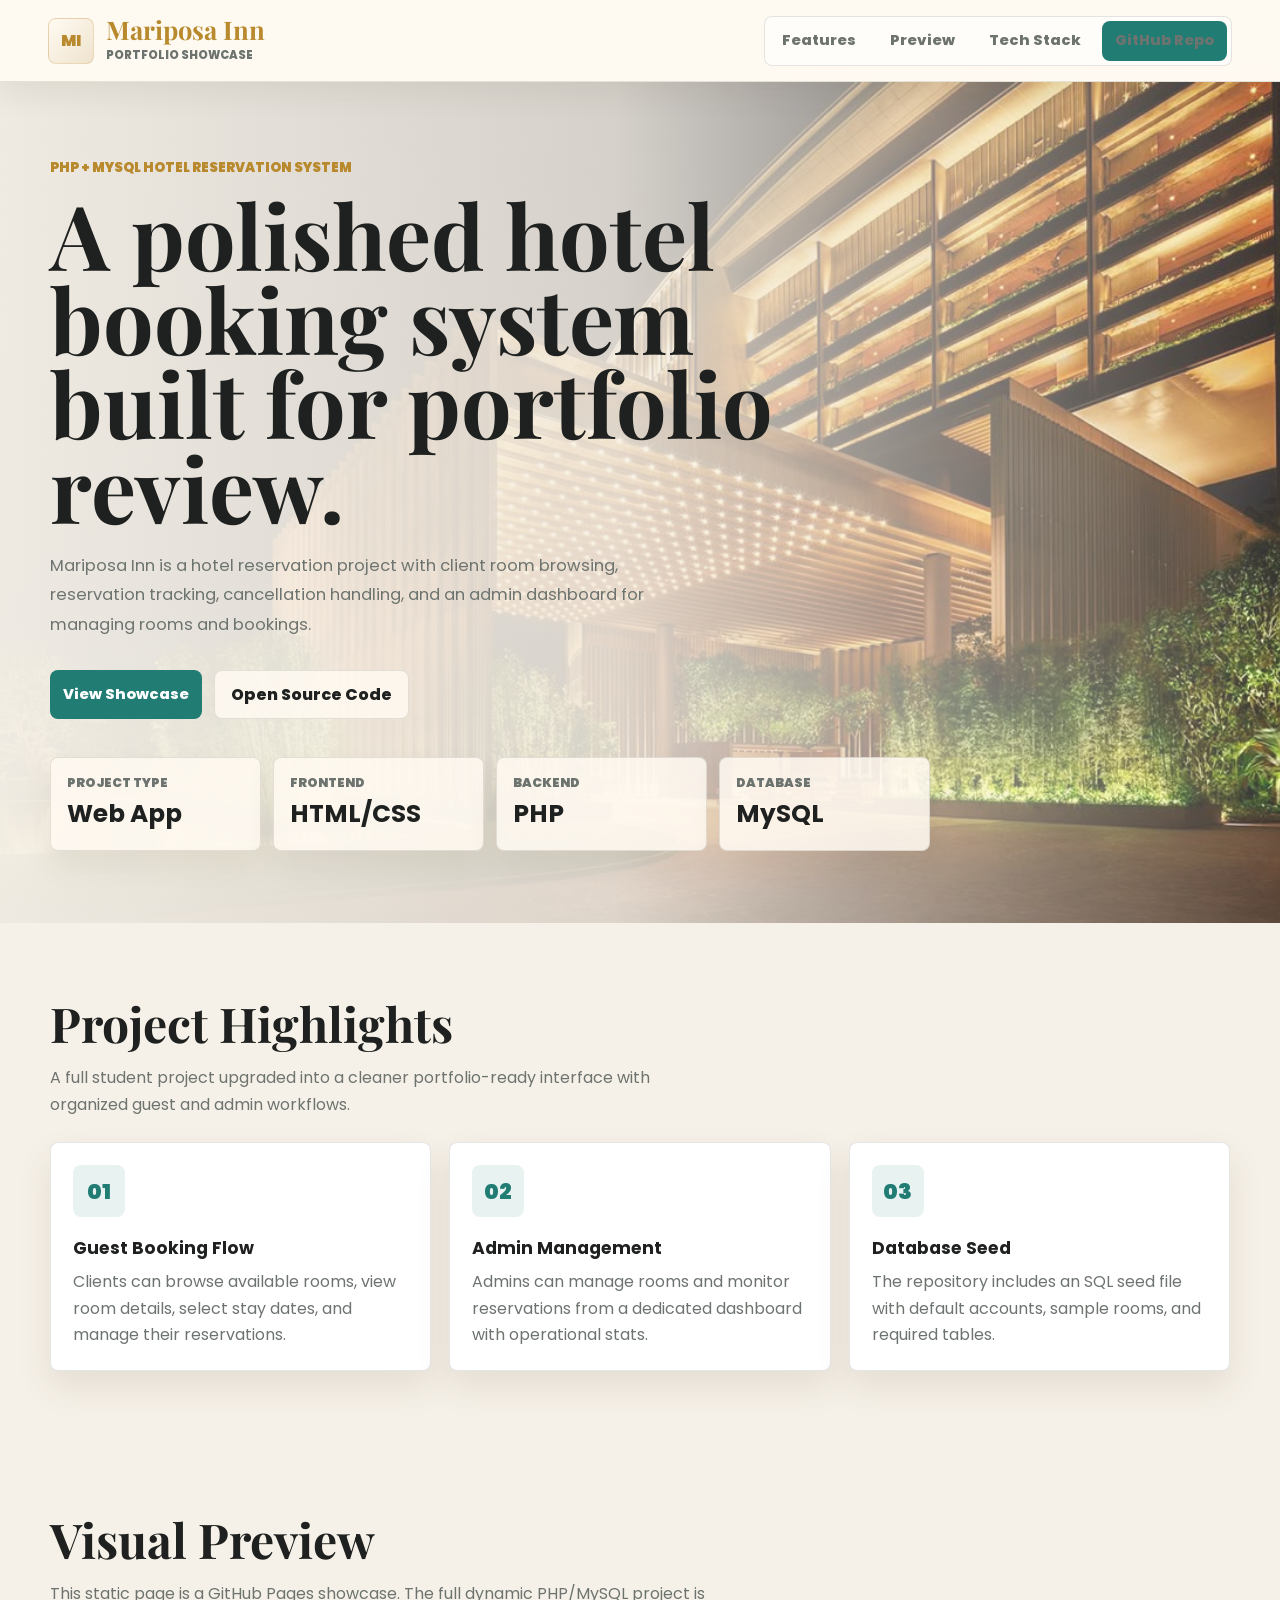
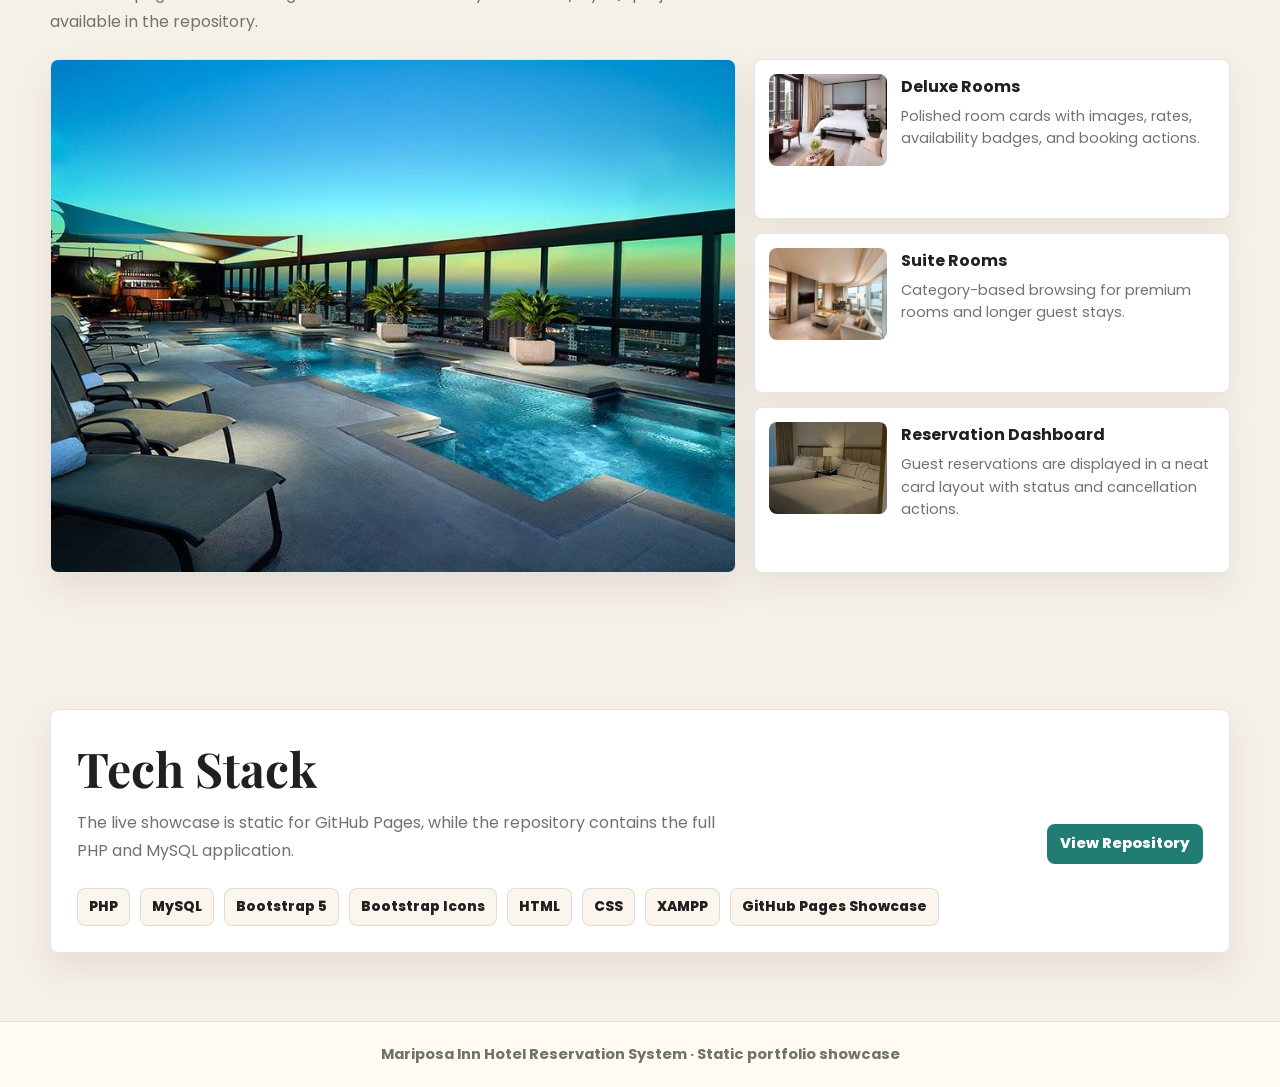
==== docs/index.html @ 0837027e "Add static portfolio showcase" ====
<!DOCTYPE html>
<html lang="en">
<head>
  <meta charset="UTF-8">
  <meta name="viewport" content="width=device-width, initial-scale=1.0">
  <title>Mariposa Inn Hotel Reservation | Portfolio Showcase</title>
  <link rel="preconnect" href="https://fonts.googleapis.com">
  <link rel="preconnect" href="https://fonts.gstatic.com" crossorigin>
  <link href="https://fonts.googleapis.com/css2?family=Playfair+Display:wght@600;700&family=Poppins:wght@400;500;600;700;800&display=swap" rel="stylesheet">
  <style>
    :root {
      --page: #f6f1e8;
      --surface: #fffaf2;
      --white: #ffffff;
      --text: #1e211f;
      --muted: #6d746f;
      --line: rgba(39, 43, 38, 0.12);
      --gold: #b8892d;
      --teal: #217c73;
      --rose: #b94a5a;
    }

    * {
      box-sizing: border-box;
    }

    html {
      scroll-behavior: smooth;
    }

    body {
      margin: 0;
      background: var(--page);
      color: var(--text);
      font-family: "Poppins", Arial, sans-serif;
    }

    img {
      display: block;
      max-width: 100%;
    }

    a {
      color: inherit;
    }

    .nav {
      position: sticky;
      top: 0;
      z-index: 20;
      display: flex;
      align-items: center;
      justify-content: space-between;
      gap: 24px;
      min-height: 82px;
      padding: 12px clamp(18px, 4vw, 48px);
      border-bottom: 1px solid var(--line);
      background: rgba(255, 250, 242, 0.94);
      box-shadow: 0 12px 30px rgba(68, 52, 27, 0.08);
      backdrop-filter: blur(18px);
    }

    .brand {
      display: inline-flex;
      align-items: center;
      gap: 12px;
      text-decoration: none;
    }

    .brand-mark {
      width: 46px;
      height: 46px;
      display: grid;
      place-items: center;
      border: 1px solid rgba(184, 137, 45, 0.26);
      border-radius: 8px;
      color: var(--gold);
      background: linear-gradient(135deg, #fffaf2, #efe3ce);
      font-weight: 900;
    }

    .brand-title {
      display: block;
      color: var(--gold);
      font-family: "Playfair Display", serif;
      font-size: clamp(1.28rem, 2vw, 1.65rem);
      font-weight: 700;
      line-height: 1;
    }

    .brand-subtitle {
      display: block;
      margin-top: 4px;
      color: var(--muted);
      font-size: 0.72rem;
      font-weight: 800;
      text-transform: uppercase;
    }

    .nav-links {
      display: flex;
      align-items: center;
      gap: 8px;
      padding: 4px;
      border: 1px solid var(--line);
      border-radius: 8px;
      background: rgba(255, 255, 255, 0.55);
    }

    .nav-links a,
    .cta {
      display: inline-flex;
      align-items: center;
      justify-content: center;
      min-height: 40px;
      padding: 8px 13px;
      border-radius: 8px;
      font-size: 0.92rem;
      font-weight: 800;
      text-decoration: none;
      transition: 0.2s ease;
    }

    .nav-links a {
      color: var(--muted);
    }

    .nav-links a:hover {
      color: var(--text);
      background: rgba(184, 137, 45, 0.12);
    }

    .cta {
      color: #fff;
      background: var(--teal);
    }

    .cta:hover {
      filter: brightness(1.06);
      transform: translateY(-1px);
    }

    .hero {
      min-height: calc(100vh - 82px);
      display: flex;
      align-items: center;
      background:
        linear-gradient(90deg, rgba(246, 241, 232, 0.97) 0%, rgba(246, 241, 232, 0.86) 48%, rgba(246, 241, 232, 0.2) 100%),
        url("assets/labas.jpg") center/cover;
    }

    .hero-inner,
    .section {
      width: min(1180px, calc(100% - 36px));
      margin: 0 auto;
    }

    .hero-inner {
      padding: 72px 0;
    }

    .eyebrow {
      display: inline-flex;
      align-items: center;
      gap: 8px;
      margin-bottom: 14px;
      color: var(--gold);
      font-size: 0.82rem;
      font-weight: 900;
      text-transform: uppercase;
    }

    h1,
    h2 {
      font-family: "Playfair Display", serif;
      letter-spacing: 0;
    }

    h1 {
      max-width: 820px;
      margin: 0;
      font-size: clamp(2.8rem, 7vw, 6.2rem);
      line-height: 0.94;
    }

    .hero p {
      max-width: 660px;
      margin: 22px 0 0;
      color: var(--muted);
      font-size: 1.03rem;
      line-height: 1.8;
    }

    .hero-actions {
      display: flex;
      flex-wrap: wrap;
      gap: 12px;
      margin-top: 30px;
    }

    .secondary {
      display: inline-flex;
      align-items: center;
      justify-content: center;
      min-height: 46px;
      padding: 11px 16px;
      border: 1px solid var(--line);
      border-radius: 8px;
      color: var(--text);
      background: rgba(255, 250, 242, 0.86);
      font-weight: 800;
      text-decoration: none;
    }

    .stats {
      display: grid;
      grid-template-columns: repeat(4, minmax(140px, 1fr));
      gap: 12px;
      width: min(880px, 100%);
      margin-top: 38px;
    }

    .stat {
      min-height: 94px;
      padding: 16px;
      border: 1px solid var(--line);
      border-radius: 8px;
      background: rgba(255, 250, 242, 0.86);
      box-shadow: 0 14px 30px rgba(68, 52, 27, 0.08);
    }

    .stat span {
      display: block;
      color: var(--muted);
      font-size: 0.78rem;
      font-weight: 900;
      text-transform: uppercase;
    }

    .stat strong {
      display: block;
      margin-top: 8px;
      font-size: 1.55rem;
      line-height: 1.1;
    }

    .section {
      padding: 68px 0;
    }

    .section-head {
      display: flex;
      align-items: flex-end;
      justify-content: space-between;
      gap: 22px;
      margin-bottom: 24px;
    }

    .section-head h2 {
      margin: 0;
      font-size: clamp(1.9rem, 4vw, 3rem);
    }

    .section-head p {
      max-width: 660px;
      margin: 9px 0 0;
      color: var(--muted);
      line-height: 1.7;
    }

    .feature-grid {
      display: grid;
      grid-template-columns: repeat(3, minmax(0, 1fr));
      gap: 18px;
    }

    .card,
    .screenshot-panel,
    .tech-panel {
      border: 1px solid var(--line);
      border-radius: 8px;
      background: var(--white);
      box-shadow: 0 16px 34px rgba(68, 52, 27, 0.1);
      overflow: hidden;
    }

    .card {
      padding: 22px;
    }

    .card-icon {
      width: 52px;
      height: 52px;
      display: grid;
      place-items: center;
      border-radius: 8px;
      color: var(--teal);
      background: rgba(33, 124, 115, 0.1);
      font-size: 1.35rem;
      font-weight: 900;
    }

    .card h3 {
      margin: 18px 0 8px;
      font-size: 1.08rem;
    }

    .card p {
      margin: 0;
      color: var(--muted);
      line-height: 1.65;
    }

    .showcase-grid {
      display: grid;
      grid-template-columns: 1.18fr 0.82fr;
      gap: 18px;
    }

    .screenshot-panel img {
      width: 100%;
      height: 100%;
      min-height: 430px;
      object-fit: cover;
    }

    .room-list {
      display: grid;
      gap: 14px;
    }

    .room {
      display: grid;
      grid-template-columns: 118px minmax(0, 1fr);
      gap: 14px;
      padding: 14px;
      border: 1px solid var(--line);
      border-radius: 8px;
      background: var(--white);
      box-shadow: 0 14px 30px rgba(68, 52, 27, 0.08);
    }

    .room img {
      width: 118px;
      height: 92px;
      border-radius: 8px;
      object-fit: cover;
    }

    .room h3 {
      margin: 0;
      font-size: 1rem;
    }

    .room p {
      margin: 6px 0 0;
      color: var(--muted);
      font-size: 0.9rem;
      line-height: 1.55;
    }

    .tag-list {
      display: flex;
      flex-wrap: wrap;
      gap: 10px;
      margin-top: 18px;
    }

    .tag {
      padding: 8px 11px;
      border: 1px solid var(--line);
      border-radius: 8px;
      color: var(--text);
      background: rgba(184, 137, 45, 0.08);
      font-size: 0.86rem;
      font-weight: 800;
    }

    .tech-panel {
      padding: 26px;
    }

    .footer {
      border-top: 1px solid var(--line);
      background: var(--surface);
      color: var(--muted);
      padding: 22px 18px;
      text-align: center;
      font-size: 0.92rem;
      font-weight: 700;
    }

    @media (max-width: 940px) {
      .stats,
      .feature-grid,
      .showcase-grid {
        grid-template-columns: repeat(2, minmax(0, 1fr));
      }

      .screenshot-panel {
        grid-column: 1 / -1;
      }
    }

    @media (max-width: 720px) {
      .nav,
      .nav-links,
      .section-head {
        align-items: stretch;
        flex-direction: column;
      }

      .nav-links,
      .nav-links a,
      .cta,
      .secondary {
        width: 100%;
      }

      .stats,
      .feature-grid,
      .showcase-grid {
        grid-template-columns: 1fr;
      }

      .room {
        grid-template-columns: 1fr;
      }

      .room img {
        width: 100%;
        height: 190px;
      }
    }
  </style>
</head>
<body>
  <header class="nav">
    <a href="#" class="brand" aria-label="Mariposa Inn showcase home">
      <span class="brand-mark">MI</span>
      <span>
        <span class="brand-title">Mariposa Inn</span>
        <span class="brand-subtitle">Portfolio Showcase</span>
      </span>
    </a>
    <nav class="nav-links">
      <a href="#features">Features</a>
      <a href="#preview">Preview</a>
      <a href="#stack">Tech Stack</a>
      <a href="https://github.com/santuajayvee-bot/Hotel-Reservation" class="cta">GitHub Repo</a>
    </nav>
  </header>

  <section class="hero">
    <div class="hero-inner">
      <div class="eyebrow">PHP + MySQL Hotel Reservation System</div>
      <h1>A polished hotel booking system built for portfolio review.</h1>
      <p>Mariposa Inn is a hotel reservation project with client room browsing, reservation tracking, cancellation handling, and an admin dashboard for managing rooms and bookings.</p>
      <div class="hero-actions">
        <a href="#preview" class="cta">View Showcase</a>
        <a href="https://github.com/santuajayvee-bot/Hotel-Reservation" class="secondary">Open Source Code</a>
      </div>
      <div class="stats">
        <div class="stat">
          <span>Project Type</span>
          <strong>Web App</strong>
        </div>
        <div class="stat">
          <span>Frontend</span>
          <strong>HTML/CSS</strong>
        </div>
        <div class="stat">
          <span>Backend</span>
          <strong>PHP</strong>
        </div>
        <div class="stat">
          <span>Database</span>
          <strong>MySQL</strong>
        </div>
      </div>
    </div>
  </section>

  <main>
    <section class="section" id="features">
      <div class="section-head">
        <div>
          <h2>Project Highlights</h2>
          <p>A full student project upgraded into a cleaner portfolio-ready interface with organized guest and admin workflows.</p>
        </div>
      </div>

      <div class="feature-grid">
        <article class="card">
          <div class="card-icon">01</div>
          <h3>Guest Booking Flow</h3>
          <p>Clients can browse available rooms, view room details, select stay dates, and manage their reservations.</p>
        </article>
        <article class="card">
          <div class="card-icon">02</div>
          <h3>Admin Management</h3>
          <p>Admins can manage rooms and monitor reservations from a dedicated dashboard with operational stats.</p>
        </article>
        <article class="card">
          <div class="card-icon">03</div>
          <h3>Database Seed</h3>
          <p>The repository includes an SQL seed file with default accounts, sample rooms, and required tables.</p>
        </article>
      </div>
    </section>

    <section class="section" id="preview">
      <div class="section-head">
        <div>
          <h2>Visual Preview</h2>
          <p>This static page is a GitHub Pages showcase. The full dynamic PHP/MySQL project is available in the repository.</p>
        </div>
      </div>

      <div class="showcase-grid">
        <div class="screenshot-panel">
          <img src="assets/home.jpg" alt="Mariposa Inn interior preview">
        </div>
        <div class="room-list">
          <article class="room">
            <img src="assets/deluxe.jpg" alt="Deluxe room">
            <div>
              <h3>Deluxe Rooms</h3>
              <p>Polished room cards with images, rates, availability badges, and booking actions.</p>
            </div>
          </article>
          <article class="room">
            <img src="assets/suite.jpg" alt="Suite room">
            <div>
              <h3>Suite Rooms</h3>
              <p>Category-based browsing for premium rooms and longer guest stays.</p>
            </div>
          </article>
          <article class="room">
            <img src="assets/family.jpg" alt="Family room">
            <div>
              <h3>Reservation Dashboard</h3>
              <p>Guest reservations are displayed in a neat card layout with status and cancellation actions.</p>
            </div>
          </article>
        </div>
      </div>
    </section>

    <section class="section" id="stack">
      <div class="tech-panel">
        <div class="section-head">
          <div>
            <h2>Tech Stack</h2>
            <p>The live showcase is static for GitHub Pages, while the repository contains the full PHP and MySQL application.</p>
          </div>
          <a href="https://github.com/santuajayvee-bot/Hotel-Reservation" class="cta">View Repository</a>
        </div>

        <div class="tag-list">
          <span class="tag">PHP</span>
          <span class="tag">MySQL</span>
          <span class="tag">Bootstrap 5</span>
          <span class="tag">Bootstrap Icons</span>
          <span class="tag">HTML</span>
          <span class="tag">CSS</span>
          <span class="tag">XAMPP</span>
          <span class="tag">GitHub Pages Showcase</span>
        </div>
      </div>
    </section>
  </main>

  <footer class="footer">
    Mariposa Inn Hotel Reservation System · Static portfolio showcase
  </footer>
</body>
</html>
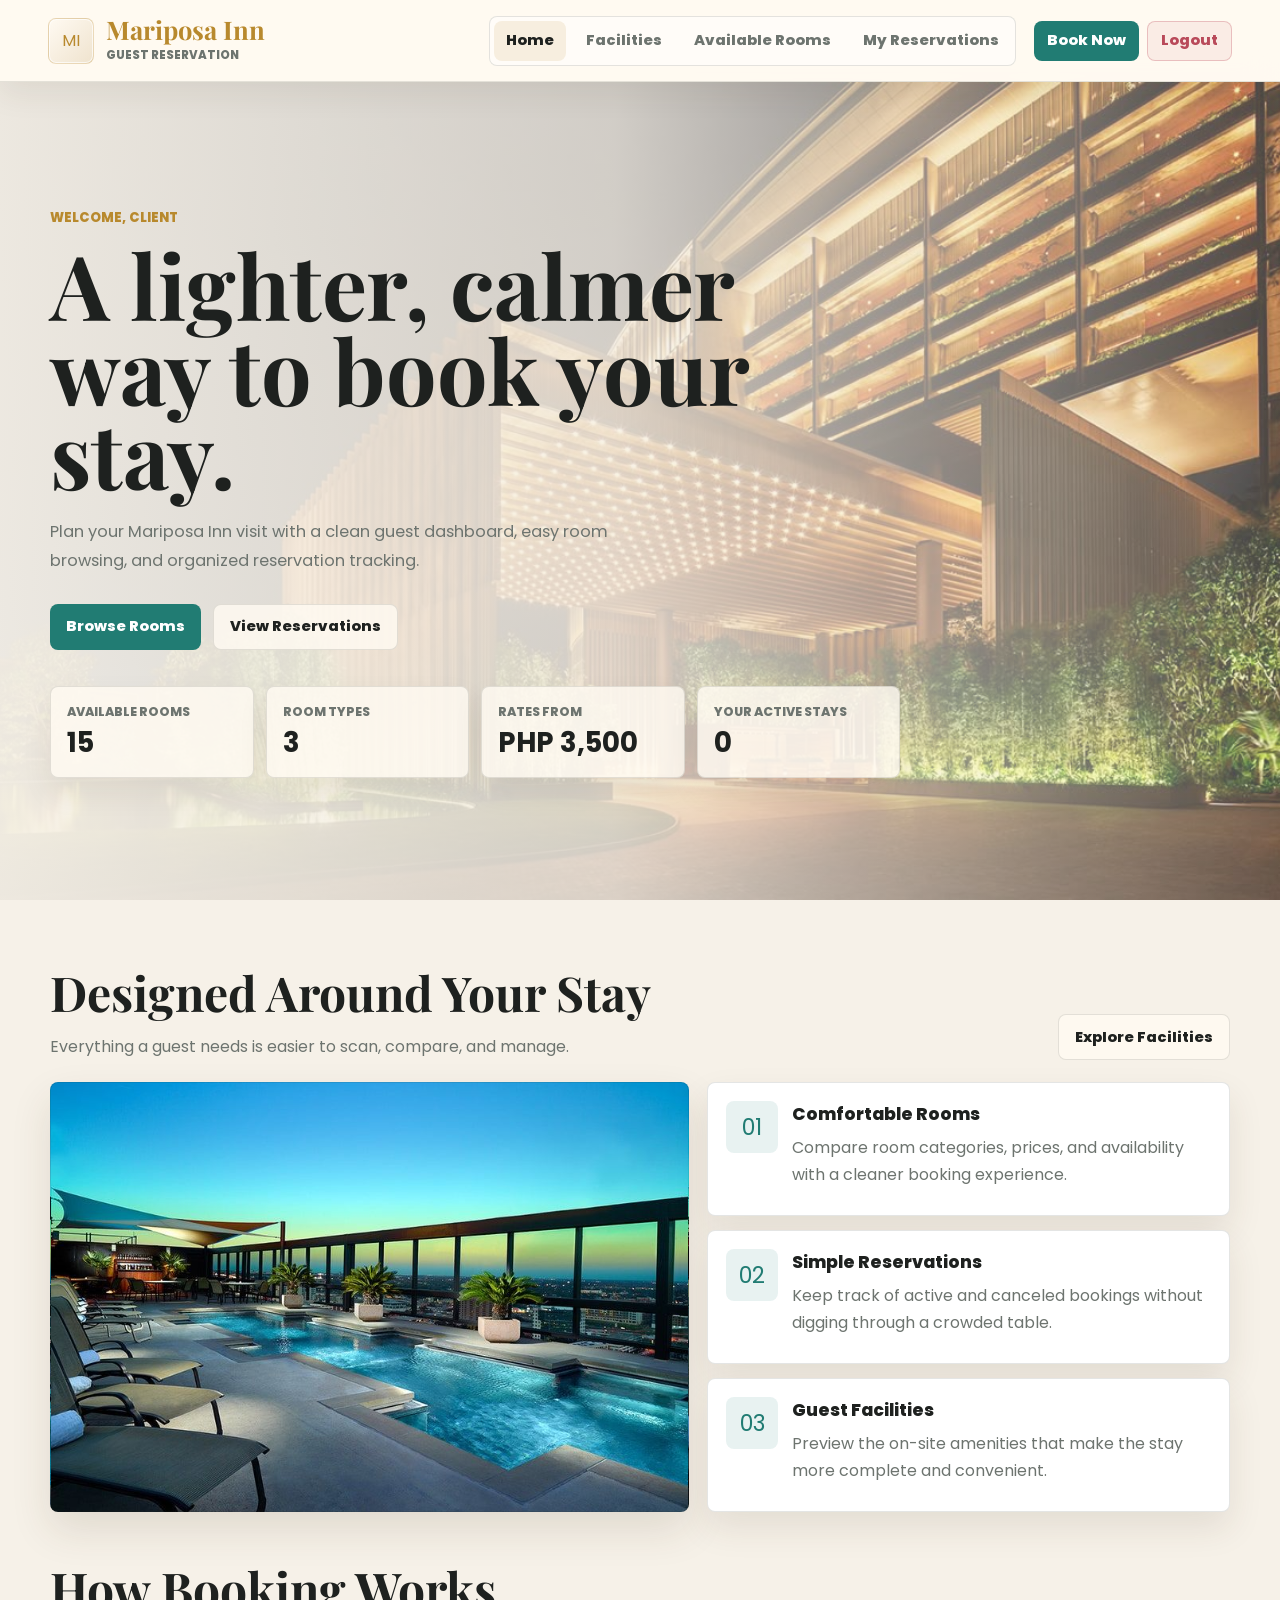
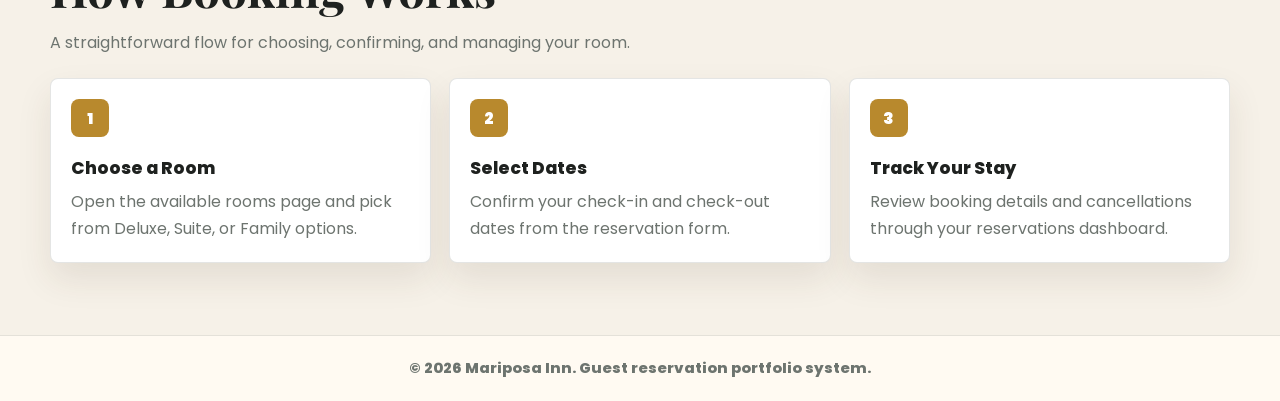
==== commit a6f941be: "Match GitHub Pages output to app UI" ====
--- a/docs/index.html
+++ b/docs/index.html
@@ -3,576 +3,84 @@
 <head>
   <meta charset="UTF-8">
   <meta name="viewport" content="width=device-width, initial-scale=1.0">
-  <title>Mariposa Inn Hotel Reservation | Portfolio Showcase</title>
+  <title>Mariposa Inn</title>
   <link rel="preconnect" href="https://fonts.googleapis.com">
   <link rel="preconnect" href="https://fonts.gstatic.com" crossorigin>
   <link href="https://fonts.googleapis.com/css2?family=Playfair+Display:wght@600;700&family=Poppins:wght@400;500;600;700;800&display=swap" rel="stylesheet">
-  <style>
-    :root {
-      --page: #f6f1e8;
-      --surface: #fffaf2;
-      --white: #ffffff;
-      --text: #1e211f;
-      --muted: #6d746f;
-      --line: rgba(39, 43, 38, 0.12);
-      --gold: #b8892d;
-      --teal: #217c73;
-      --rose: #b94a5a;
-    }
-
-    * {
-      box-sizing: border-box;
-    }
-
-    html {
-      scroll-behavior: smooth;
-    }
-
-    body {
-      margin: 0;
-      background: var(--page);
-      color: var(--text);
-      font-family: "Poppins", Arial, sans-serif;
-    }
-
-    img {
-      display: block;
-      max-width: 100%;
-    }
-
-    a {
-      color: inherit;
-    }
-
-    .nav {
-      position: sticky;
-      top: 0;
-      z-index: 20;
-      display: flex;
-      align-items: center;
-      justify-content: space-between;
-      gap: 24px;
-      min-height: 82px;
-      padding: 12px clamp(18px, 4vw, 48px);
-      border-bottom: 1px solid var(--line);
-      background: rgba(255, 250, 242, 0.94);
-      box-shadow: 0 12px 30px rgba(68, 52, 27, 0.08);
-      backdrop-filter: blur(18px);
-    }
-
-    .brand {
-      display: inline-flex;
-      align-items: center;
-      gap: 12px;
-      text-decoration: none;
-    }
-
-    .brand-mark {
-      width: 46px;
-      height: 46px;
-      display: grid;
-      place-items: center;
-      border: 1px solid rgba(184, 137, 45, 0.26);
-      border-radius: 8px;
-      color: var(--gold);
-      background: linear-gradient(135deg, #fffaf2, #efe3ce);
-      font-weight: 900;
-    }
-
-    .brand-title {
-      display: block;
-      color: var(--gold);
-      font-family: "Playfair Display", serif;
-      font-size: clamp(1.28rem, 2vw, 1.65rem);
-      font-weight: 700;
-      line-height: 1;
-    }
-
-    .brand-subtitle {
-      display: block;
-      margin-top: 4px;
-      color: var(--muted);
-      font-size: 0.72rem;
-      font-weight: 800;
-      text-transform: uppercase;
-    }
-
-    .nav-links {
-      display: flex;
-      align-items: center;
-      gap: 8px;
-      padding: 4px;
-      border: 1px solid var(--line);
-      border-radius: 8px;
-      background: rgba(255, 255, 255, 0.55);
-    }
-
-    .nav-links a,
-    .cta {
-      display: inline-flex;
-      align-items: center;
-      justify-content: center;
-      min-height: 40px;
-      padding: 8px 13px;
-      border-radius: 8px;
-      font-size: 0.92rem;
-      font-weight: 800;
-      text-decoration: none;
-      transition: 0.2s ease;
-    }
-
-    .nav-links a {
-      color: var(--muted);
-    }
-
-    .nav-links a:hover {
-      color: var(--text);
-      background: rgba(184, 137, 45, 0.12);
-    }
-
-    .cta {
-      color: #fff;
-      background: var(--teal);
-    }
-
-    .cta:hover {
-      filter: brightness(1.06);
-      transform: translateY(-1px);
-    }
-
-    .hero {
-      min-height: calc(100vh - 82px);
-      display: flex;
-      align-items: center;
-      background:
-        linear-gradient(90deg, rgba(246, 241, 232, 0.97) 0%, rgba(246, 241, 232, 0.86) 48%, rgba(246, 241, 232, 0.2) 100%),
-        url("assets/labas.jpg") center/cover;
-    }
-
-    .hero-inner,
-    .section {
-      width: min(1180px, calc(100% - 36px));
-      margin: 0 auto;
-    }
-
-    .hero-inner {
-      padding: 72px 0;
-    }
-
-    .eyebrow {
-      display: inline-flex;
-      align-items: center;
-      gap: 8px;
-      margin-bottom: 14px;
-      color: var(--gold);
-      font-size: 0.82rem;
-      font-weight: 900;
-      text-transform: uppercase;
-    }
-
-    h1,
-    h2 {
-      font-family: "Playfair Display", serif;
-      letter-spacing: 0;
-    }
-
-    h1 {
-      max-width: 820px;
-      margin: 0;
-      font-size: clamp(2.8rem, 7vw, 6.2rem);
-      line-height: 0.94;
-    }
-
-    .hero p {
-      max-width: 660px;
-      margin: 22px 0 0;
-      color: var(--muted);
-      font-size: 1.03rem;
-      line-height: 1.8;
-    }
-
-    .hero-actions {
-      display: flex;
-      flex-wrap: wrap;
-      gap: 12px;
-      margin-top: 30px;
-    }
-
-    .secondary {
-      display: inline-flex;
-      align-items: center;
-      justify-content: center;
-      min-height: 46px;
-      padding: 11px 16px;
-      border: 1px solid var(--line);
-      border-radius: 8px;
-      color: var(--text);
-      background: rgba(255, 250, 242, 0.86);
-      font-weight: 800;
-      text-decoration: none;
-    }
-
-    .stats {
-      display: grid;
-      grid-template-columns: repeat(4, minmax(140px, 1fr));
-      gap: 12px;
-      width: min(880px, 100%);
-      margin-top: 38px;
-    }
-
-    .stat {
-      min-height: 94px;
-      padding: 16px;
-      border: 1px solid var(--line);
-      border-radius: 8px;
-      background: rgba(255, 250, 242, 0.86);
-      box-shadow: 0 14px 30px rgba(68, 52, 27, 0.08);
-    }
-
-    .stat span {
-      display: block;
-      color: var(--muted);
-      font-size: 0.78rem;
-      font-weight: 900;
-      text-transform: uppercase;
-    }
-
-    .stat strong {
-      display: block;
-      margin-top: 8px;
-      font-size: 1.55rem;
-      line-height: 1.1;
-    }
-
-    .section {
-      padding: 68px 0;
-    }
-
-    .section-head {
-      display: flex;
-      align-items: flex-end;
-      justify-content: space-between;
-      gap: 22px;
-      margin-bottom: 24px;
-    }
-
-    .section-head h2 {
-      margin: 0;
-      font-size: clamp(1.9rem, 4vw, 3rem);
-    }
-
-    .section-head p {
-      max-width: 660px;
-      margin: 9px 0 0;
-      color: var(--muted);
-      line-height: 1.7;
-    }
-
-    .feature-grid {
-      display: grid;
-      grid-template-columns: repeat(3, minmax(0, 1fr));
-      gap: 18px;
-    }
-
-    .card,
-    .screenshot-panel,
-    .tech-panel {
-      border: 1px solid var(--line);
-      border-radius: 8px;
-      background: var(--white);
-      box-shadow: 0 16px 34px rgba(68, 52, 27, 0.1);
-      overflow: hidden;
-    }
-
-    .card {
-      padding: 22px;
-    }
-
-    .card-icon {
-      width: 52px;
-      height: 52px;
-      display: grid;
-      place-items: center;
-      border-radius: 8px;
-      color: var(--teal);
-      background: rgba(33, 124, 115, 0.1);
-      font-size: 1.35rem;
-      font-weight: 900;
-    }
-
-    .card h3 {
-      margin: 18px 0 8px;
-      font-size: 1.08rem;
-    }
-
-    .card p {
-      margin: 0;
-      color: var(--muted);
-      line-height: 1.65;
-    }
-
-    .showcase-grid {
-      display: grid;
-      grid-template-columns: 1.18fr 0.82fr;
-      gap: 18px;
-    }
-
-    .screenshot-panel img {
-      width: 100%;
-      height: 100%;
-      min-height: 430px;
-      object-fit: cover;
-    }
-
-    .room-list {
-      display: grid;
-      gap: 14px;
-    }
-
-    .room {
-      display: grid;
-      grid-template-columns: 118px minmax(0, 1fr);
-      gap: 14px;
-      padding: 14px;
-      border: 1px solid var(--line);
-      border-radius: 8px;
-      background: var(--white);
-      box-shadow: 0 14px 30px rgba(68, 52, 27, 0.08);
-    }
-
-    .room img {
-      width: 118px;
-      height: 92px;
-      border-radius: 8px;
-      object-fit: cover;
-    }
-
-    .room h3 {
-      margin: 0;
-      font-size: 1rem;
-    }
-
-    .room p {
-      margin: 6px 0 0;
-      color: var(--muted);
-      font-size: 0.9rem;
-      line-height: 1.55;
-    }
-
-    .tag-list {
-      display: flex;
-      flex-wrap: wrap;
-      gap: 10px;
-      margin-top: 18px;
-    }
-
-    .tag {
-      padding: 8px 11px;
-      border: 1px solid var(--line);
-      border-radius: 8px;
-      color: var(--text);
-      background: rgba(184, 137, 45, 0.08);
-      font-size: 0.86rem;
-      font-weight: 800;
-    }
-
-    .tech-panel {
-      padding: 26px;
-    }
-
-    .footer {
-      border-top: 1px solid var(--line);
-      background: var(--surface);
-      color: var(--muted);
-      padding: 22px 18px;
-      text-align: center;
-      font-size: 0.92rem;
-      font-weight: 700;
-    }
-
-    @media (max-width: 940px) {
-      .stats,
-      .feature-grid,
-      .showcase-grid {
-        grid-template-columns: repeat(2, minmax(0, 1fr));
-      }
-
-      .screenshot-panel {
-        grid-column: 1 / -1;
-      }
-    }
-
-    @media (max-width: 720px) {
-      .nav,
-      .nav-links,
-      .section-head {
-        align-items: stretch;
-        flex-direction: column;
-      }
-
-      .nav-links,
-      .nav-links a,
-      .cta,
-      .secondary {
-        width: 100%;
-      }
-
-      .stats,
-      .feature-grid,
-      .showcase-grid {
-        grid-template-columns: 1fr;
-      }
-
-      .room {
-        grid-template-columns: 1fr;
-      }
-
-      .room img {
-        width: 100%;
-        height: 190px;
-      }
-    }
-  </style>
+  <link rel="stylesheet" href="assets/site.css">
 </head>
 <body>
-  <header class="nav">
-    <a href="#" class="brand" aria-label="Mariposa Inn showcase home">
+  <header class="site-nav">
+    <a href="index.html" class="nav-brand" aria-label="Mariposa Inn home">
       <span class="brand-mark">MI</span>
-      <span>
-        <span class="brand-title">Mariposa Inn</span>
-        <span class="brand-subtitle">Portfolio Showcase</span>
-      </span>
+      <span><span class="logo">Mariposa Inn</span><span class="brand-subtitle">Guest Reservation</span></span>
     </a>
-    <nav class="nav-links">
-      <a href="#features">Features</a>
-      <a href="#preview">Preview</a>
-      <a href="#stack">Tech Stack</a>
-      <a href="https://github.com/santuajayvee-bot/Hotel-Reservation" class="cta">GitHub Repo</a>
+    <nav>
+      <ul>
+        <li><a href="index.html" class="nav-link active">Home</a></li>
+        <li><a href="facilities.html" class="nav-link">Facilities</a></li>
+        <li><a href="available_rooms.html" class="nav-link">Available Rooms</a></li>
+        <li><a href="my_reservations.html" class="nav-link">My Reservations</a></li>
+      </ul>
+      <div class="nav-actions">
+        <a href="available_rooms.html" class="booking-link">Book Now</a>
+        <a href="#" class="logout-link">Logout</a>
+      </div>
     </nav>
   </header>
 
   <section class="hero">
+    <video class="hero-video" autoplay muted loop playsinline poster="assets/labas.jpg">
+      <source src="assets/vid.mp4" type="video/mp4">
+    </video>
     <div class="hero-inner">
-      <div class="eyebrow">PHP + MySQL Hotel Reservation System</div>
-      <h1>A polished hotel booking system built for portfolio review.</h1>
-      <p>Mariposa Inn is a hotel reservation project with client room browsing, reservation tracking, cancellation handling, and an admin dashboard for managing rooms and bookings.</p>
+      <div class="eyebrow">Welcome, Client</div>
+      <h1>A lighter, calmer way to book your stay.</h1>
+      <p>Plan your Mariposa Inn visit with a clean guest dashboard, easy room browsing, and organized reservation tracking.</p>
       <div class="hero-actions">
-        <a href="#preview" class="cta">View Showcase</a>
-        <a href="https://github.com/santuajayvee-bot/Hotel-Reservation" class="secondary">Open Source Code</a>
+        <a href="available_rooms.html" class="primary-btn">Browse Rooms</a>
+        <a href="my_reservations.html" class="secondary-btn">View Reservations</a>
       </div>
-      <div class="stats">
-        <div class="stat">
-          <span>Project Type</span>
-          <strong>Web App</strong>
-        </div>
-        <div class="stat">
-          <span>Frontend</span>
-          <strong>HTML/CSS</strong>
-        </div>
-        <div class="stat">
-          <span>Backend</span>
-          <strong>PHP</strong>
-        </div>
-        <div class="stat">
-          <span>Database</span>
-          <strong>MySQL</strong>
-        </div>
+      <div class="hero-stats">
+        <div class="stat-tile"><span>Available Rooms</span><strong>15</strong></div>
+        <div class="stat-tile"><span>Room Types</span><strong>3</strong></div>
+        <div class="stat-tile"><span>Rates From</span><strong>PHP 3,500</strong></div>
+        <div class="stat-tile"><span>Your Active Stays</span><strong>0</strong></div>
       </div>
     </div>
   </section>
 
-  <main>
-    <section class="section" id="features">
-      <div class="section-head">
+  <main class="content-wrap">
+    <section>
+      <div class="section-heading">
         <div>
-          <h2>Project Highlights</h2>
-          <p>A full student project upgraded into a cleaner portfolio-ready interface with organized guest and admin workflows.</p>
+          <h2>Designed Around Your Stay</h2>
+          <p>Everything a guest needs is easier to scan, compare, and manage.</p>
         </div>
+        <a href="facilities.html" class="secondary-btn">Explore Facilities</a>
       </div>
-
-      <div class="feature-grid">
-        <article class="card">
-          <div class="card-icon">01</div>
-          <h3>Guest Booking Flow</h3>
-          <p>Clients can browse available rooms, view room details, select stay dates, and manage their reservations.</p>
-        </article>
-        <article class="card">
-          <div class="card-icon">02</div>
-          <h3>Admin Management</h3>
-          <p>Admins can manage rooms and monitor reservations from a dedicated dashboard with operational stats.</p>
-        </article>
-        <article class="card">
-          <div class="card-icon">03</div>
-          <h3>Database Seed</h3>
-          <p>The repository includes an SQL seed file with default accounts, sample rooms, and required tables.</p>
-        </article>
-      </div>
-    </section>
-
-    <section class="section" id="preview">
-      <div class="section-head">
-        <div>
-          <h2>Visual Preview</h2>
-          <p>This static page is a GitHub Pages showcase. The full dynamic PHP/MySQL project is available in the repository.</p>
-        </div>
-      </div>
-
-      <div class="showcase-grid">
-        <div class="screenshot-panel">
-          <img src="assets/home.jpg" alt="Mariposa Inn interior preview">
-        </div>
-        <div class="room-list">
-          <article class="room">
-            <img src="assets/deluxe.jpg" alt="Deluxe room">
-            <div>
-              <h3>Deluxe Rooms</h3>
-              <p>Polished room cards with images, rates, availability badges, and booking actions.</p>
-            </div>
-          </article>
-          <article class="room">
-            <img src="assets/suite.jpg" alt="Suite room">
-            <div>
-              <h3>Suite Rooms</h3>
-              <p>Category-based browsing for premium rooms and longer guest stays.</p>
-            </div>
-          </article>
-          <article class="room">
-            <img src="assets/family.jpg" alt="Family room">
-            <div>
-              <h3>Reservation Dashboard</h3>
-              <p>Guest reservations are displayed in a neat card layout with status and cancellation actions.</p>
-            </div>
-          </article>
+      <div class="experience-grid">
+        <div class="feature-photo" aria-label="Mariposa Inn guest space"></div>
+        <div class="feature-list">
+          <article class="feature-card"><div class="feature-icon">01</div><div><h3>Comfortable Rooms</h3><p>Compare room categories, prices, and availability with a cleaner booking experience.</p></div></article>
+          <article class="feature-card"><div class="feature-icon">02</div><div><h3>Simple Reservations</h3><p>Keep track of active and canceled bookings without digging through a crowded table.</p></div></article>
+          <article class="feature-card"><div class="feature-icon">03</div><div><h3>Guest Facilities</h3><p>Preview the on-site amenities that make the stay more complete and convenient.</p></div></article>
         </div>
       </div>
     </section>
 
-    <section class="section" id="stack">
-      <div class="tech-panel">
-        <div class="section-head">
-          <div>
-            <h2>Tech Stack</h2>
-            <p>The live showcase is static for GitHub Pages, while the repository contains the full PHP and MySQL application.</p>
-          </div>
-          <a href="https://github.com/santuajayvee-bot/Hotel-Reservation" class="cta">View Repository</a>
-        </div>
-
-        <div class="tag-list">
-          <span class="tag">PHP</span>
-          <span class="tag">MySQL</span>
-          <span class="tag">Bootstrap 5</span>
-          <span class="tag">Bootstrap Icons</span>
-          <span class="tag">HTML</span>
-          <span class="tag">CSS</span>
-          <span class="tag">XAMPP</span>
-          <span class="tag">GitHub Pages Showcase</span>
-        </div>
+    <section>
+      <div class="section-heading">
+        <div><h2>How Booking Works</h2><p>A straightforward flow for choosing, confirming, and managing your room.</p></div>
+      </div>
+      <div class="steps-grid">
+        <article class="step-card"><span class="step-number">1</span><h3>Choose a Room</h3><p>Open the available rooms page and pick from Deluxe, Suite, or Family options.</p></article>
+        <article class="step-card"><span class="step-number">2</span><h3>Select Dates</h3><p>Confirm your check-in and check-out dates from the reservation form.</p></article>
+        <article class="step-card"><span class="step-number">3</span><h3>Track Your Stay</h3><p>Review booking details and cancellations through your reservations dashboard.</p></article>
       </div>
     </section>
   </main>
 
-  <footer class="footer">
-    Mariposa Inn Hotel Reservation System · Static portfolio showcase
-  </footer>
+  <footer class="footer">© 2026 Mariposa Inn. Guest reservation portfolio system.</footer>
 </body>
 </html>
--- a/docs/assets/site.css
+++ b/docs/assets/site.css
@@ -0,0 +1,910 @@
+:root {
+  --page: #f6f1e8;
+  --surface: #fffaf2;
+  --surface-strong: #ffffff;
+  --text: #1e211f;
+  --muted: #6d746f;
+  --line: rgba(39, 43, 38, 0.12);
+  --gold: #b8892d;
+  --teal: #217c73;
+  --rose: #b94a5a;
+  --ink: #1e211f;
+}
+
+* {
+  box-sizing: border-box;
+}
+
+html {
+  scroll-behavior: smooth;
+}
+
+body {
+  margin: 0;
+  background: var(--page);
+  color: var(--text);
+  font-family: "Poppins", Arial, sans-serif;
+}
+
+img {
+  display: block;
+  max-width: 100%;
+}
+
+.site-nav {
+  position: sticky;
+  top: 0;
+  z-index: 1000;
+  display: flex;
+  align-items: center;
+  justify-content: space-between;
+  gap: 24px;
+  min-height: 82px;
+  padding: 12px clamp(18px, 4vw, 48px);
+  border-bottom: 1px solid var(--line);
+  background: rgba(255, 250, 242, 0.94);
+  box-shadow: 0 12px 30px rgba(68, 52, 27, 0.08);
+  backdrop-filter: blur(18px);
+}
+
+.nav-brand {
+  display: inline-flex;
+  align-items: center;
+  gap: 12px;
+  color: var(--text);
+  text-decoration: none;
+}
+
+.brand-mark {
+  width: 46px;
+  height: 46px;
+  display: grid;
+  place-items: center;
+  border: 1px solid rgba(184, 137, 45, 0.26);
+  border-radius: 8px;
+  color: var(--gold);
+  background: linear-gradient(135deg, #fffaf2, #efe3ce);
+  box-shadow: inset 0 0 0 1px rgba(255, 255, 255, 0.7);
+}
+
+.logo {
+  display: block;
+  color: var(--gold);
+  font-family: "Playfair Display", serif;
+  font-size: clamp(1.28rem, 2vw, 1.65rem);
+  font-weight: 700;
+  line-height: 1;
+  letter-spacing: 0;
+  white-space: nowrap;
+}
+
+.brand-subtitle {
+  display: block;
+  margin-top: 4px;
+  color: var(--muted);
+  font-size: 0.72rem;
+  font-weight: 800;
+  letter-spacing: 0;
+  text-transform: uppercase;
+}
+
+.site-nav nav,
+.site-nav ul,
+.nav-actions {
+  display: flex;
+  align-items: center;
+  gap: 8px;
+  margin: 0;
+  padding: 0;
+  list-style: none;
+}
+
+.site-nav nav {
+  gap: 18px;
+}
+
+.site-nav ul {
+  padding: 4px;
+  border: 1px solid var(--line);
+  border-radius: 8px;
+  background: rgba(255, 255, 255, 0.5);
+}
+
+.nav-link,
+.booking-link,
+.logout-link,
+.primary-btn,
+.secondary-btn {
+  display: inline-flex;
+  align-items: center;
+  justify-content: center;
+  min-height: 40px;
+  border-radius: 8px;
+  font-size: 0.92rem;
+  font-weight: 800;
+  text-decoration: none;
+  transition: 0.2s ease;
+}
+
+.nav-link {
+  padding: 8px 12px;
+  color: var(--muted);
+}
+
+.nav-link:hover,
+.nav-link.active {
+  color: var(--ink);
+  background: rgba(184, 137, 45, 0.12);
+}
+
+.booking-link,
+.primary-btn {
+  gap: 8px;
+  border: 0;
+  color: #fff;
+  background: var(--teal);
+}
+
+.booking-link {
+  padding: 8px 13px;
+  white-space: nowrap;
+}
+
+.primary-btn,
+.secondary-btn {
+  min-height: 46px;
+  padding: 11px 16px;
+}
+
+.booking-link:hover,
+.primary-btn:hover {
+  color: #fff;
+  filter: brightness(1.06);
+  transform: translateY(-1px);
+}
+
+.logout-link {
+  gap: 8px;
+  min-height: 40px;
+  padding: 8px 13px;
+  border: 1px solid rgba(185, 74, 90, 0.28);
+  color: var(--rose);
+  background: rgba(185, 74, 90, 0.08);
+}
+
+.logout-link:hover {
+  color: #fff;
+  background: var(--rose);
+}
+
+.secondary-btn {
+  gap: 8px;
+  border: 1px solid var(--line);
+  color: var(--ink);
+  background: rgba(255, 250, 242, 0.82);
+}
+
+.secondary-btn:hover {
+  color: var(--ink);
+  border-color: rgba(184, 137, 45, 0.42);
+  background: var(--surface);
+}
+
+.hero {
+  position: relative;
+  min-height: calc(100vh - 82px);
+  display: flex;
+  align-items: center;
+  overflow: hidden;
+  background: #efe7d8;
+}
+
+.hero-video {
+  position: absolute;
+  inset: 0;
+  width: 100%;
+  height: 100%;
+  object-fit: cover;
+  z-index: 0;
+}
+
+.hero::after {
+  content: "";
+  position: absolute;
+  inset: 0;
+  z-index: 1;
+  background: linear-gradient(90deg, rgba(246, 241, 232, 0.96) 0%, rgba(246, 241, 232, 0.84) 48%, rgba(246, 241, 232, 0.28) 100%);
+}
+
+.hero-inner,
+.content-wrap,
+.page-shell,
+.catalog,
+.facilities-wrap {
+  width: min(1180px, calc(100% - 36px));
+  margin: 0 auto;
+}
+
+.hero-inner {
+  position: relative;
+  z-index: 2;
+  padding: 64px 0;
+}
+
+.eyebrow {
+  display: inline-flex;
+  align-items: center;
+  gap: 8px;
+  margin-bottom: 14px;
+  color: var(--gold);
+  font-size: 0.82rem;
+  font-weight: 800;
+  text-transform: uppercase;
+}
+
+h1,
+h2 {
+  font-family: "Playfair Display", serif;
+  letter-spacing: 0;
+}
+
+h1 {
+  max-width: 780px;
+  margin: 0;
+  font-size: clamp(2.8rem, 7vw, 6rem);
+  line-height: 0.94;
+}
+
+.hero p {
+  max-width: 620px;
+  margin: 22px 0 0;
+  color: var(--muted);
+  font-size: 1.02rem;
+  line-height: 1.8;
+}
+
+.hero-actions {
+  display: flex;
+  flex-wrap: wrap;
+  gap: 12px;
+  margin-top: 28px;
+}
+
+.hero-stats {
+  display: grid;
+  grid-template-columns: repeat(4, minmax(140px, 1fr));
+  gap: 12px;
+  width: min(850px, 100%);
+  margin-top: 36px;
+}
+
+.stat-tile {
+  min-height: 92px;
+  padding: 16px;
+  border: 1px solid var(--line);
+  border-radius: 8px;
+  background: rgba(255, 250, 242, 0.82);
+  box-shadow: 0 14px 30px rgba(68, 52, 27, 0.08);
+}
+
+.stat-tile span {
+  display: block;
+  color: var(--muted);
+  font-size: 0.78rem;
+  font-weight: 800;
+  text-transform: uppercase;
+}
+
+.stat-tile strong {
+  display: block;
+  margin-top: 8px;
+  font-size: 1.72rem;
+  line-height: 1;
+}
+
+.content-wrap,
+.page-shell,
+.catalog,
+.facilities-wrap {
+  padding: 60px 0 72px;
+}
+
+.section-heading {
+  display: flex;
+  align-items: flex-end;
+  justify-content: space-between;
+  gap: 22px;
+  margin-bottom: 22px;
+}
+
+.section-heading h2 {
+  margin: 0;
+  font-size: clamp(1.9rem, 4vw, 3rem);
+}
+
+.section-heading p {
+  max-width: 620px;
+  margin: 9px 0 0;
+  color: var(--muted);
+  line-height: 1.7;
+}
+
+.feature-grid,
+.steps-grid,
+.rooms-grid,
+.facility-grid,
+.reservations-grid {
+  display: grid;
+  gap: 18px;
+}
+
+.feature-grid,
+.steps-grid,
+.rooms-grid,
+.facility-grid {
+  grid-template-columns: repeat(3, minmax(0, 1fr));
+}
+
+.reservations-grid {
+  grid-template-columns: repeat(2, minmax(0, 1fr));
+}
+
+.card,
+.room-card,
+.facility-card,
+.reservation-card,
+.booking-panel,
+.room-preview,
+.summary-card,
+.hero-copy,
+.step-card,
+.feature-card {
+  border: 1px solid var(--line);
+  border-radius: 8px;
+  background: var(--surface-strong);
+  box-shadow: 0 16px 34px rgba(68, 52, 27, 0.1);
+  overflow: hidden;
+}
+
+.feature-card {
+  display: grid;
+  grid-template-columns: 52px minmax(0, 1fr);
+  gap: 14px;
+  align-items: start;
+  padding: 18px;
+}
+
+.feature-icon {
+  width: 52px;
+  height: 52px;
+  display: grid;
+  place-items: center;
+  border-radius: 8px;
+  color: var(--teal);
+  background: rgba(33, 124, 115, 0.1);
+  font-size: 1.4rem;
+}
+
+.feature-card h3,
+.step-card h3,
+.room-card h3,
+.facility-card h3 {
+  margin: 0;
+  font-size: 1.08rem;
+  font-weight: 800;
+}
+
+.feature-card p,
+.step-card p {
+  margin: 8px 0 0;
+  color: var(--muted);
+  line-height: 1.65;
+}
+
+.experience-grid {
+  display: grid;
+  grid-template-columns: 1.1fr 0.9fr;
+  gap: 18px;
+  margin-bottom: 44px;
+}
+
+.feature-photo {
+  min-height: 430px;
+  border: 1px solid var(--line);
+  border-radius: 8px;
+  background: url("home.jpg") center/cover;
+  box-shadow: 0 18px 40px rgba(68, 52, 27, 0.12);
+}
+
+.feature-list {
+  display: grid;
+  gap: 14px;
+}
+
+.step-card {
+  padding: 20px;
+}
+
+.step-number {
+  display: inline-flex;
+  align-items: center;
+  justify-content: center;
+  width: 38px;
+  height: 38px;
+  margin-bottom: 18px;
+  border-radius: 8px;
+  color: #fff;
+  background: var(--gold);
+  font-weight: 900;
+}
+
+.page-hero {
+  min-height: 430px;
+  display: flex;
+  align-items: flex-end;
+  background:
+    linear-gradient(90deg, rgba(246, 241, 232, 0.96) 0%, rgba(246, 241, 232, 0.82) 52%, rgba(246, 241, 232, 0.22) 100%),
+    url("labas.jpg") center/cover;
+}
+
+.page-hero.home-bg {
+  background:
+    linear-gradient(90deg, rgba(246, 241, 232, 0.96) 0%, rgba(246, 241, 232, 0.82) 52%, rgba(246, 241, 232, 0.22) 100%),
+    url("home.jpg") center/cover;
+}
+
+.page-hero-inner {
+  width: min(1180px, calc(100% - 36px));
+  margin: 0 auto;
+  padding: 74px 0 58px;
+}
+
+.category-nav {
+  display: flex;
+  flex-wrap: wrap;
+  gap: 10px;
+  margin-bottom: 30px;
+}
+
+.category-chip,
+.tag {
+  display: inline-flex;
+  align-items: center;
+  gap: 8px;
+  min-height: 42px;
+  padding: 9px 14px;
+  border: 1px solid var(--line);
+  border-radius: 8px;
+  color: var(--text);
+  background: var(--surface);
+  font-size: 0.92rem;
+  font-weight: 800;
+  text-decoration: none;
+}
+
+.room-section {
+  padding-top: 24px;
+  margin-top: 18px;
+  border-top: 1px solid var(--line);
+}
+
+.room-count,
+.facility-count {
+  flex: 0 0 auto;
+  color: var(--muted);
+  font-size: 0.9rem;
+  font-weight: 800;
+}
+
+.room-card,
+.facility-card {
+  display: flex;
+  flex-direction: column;
+  min-height: 100%;
+}
+
+.room-media,
+.facility-media {
+  position: relative;
+  aspect-ratio: 16 / 10;
+  overflow: hidden;
+  background: #e2d7c8;
+}
+
+.room-media img,
+.facility-media img {
+  width: 100%;
+  height: 100%;
+  object-fit: cover;
+}
+
+.badge-available,
+.room-badge {
+  position: absolute;
+  top: 12px;
+  left: 12px;
+  display: inline-flex;
+  align-items: center;
+  gap: 6px;
+  min-height: 30px;
+  padding: 6px 10px;
+  border: 1px solid rgba(184, 137, 45, 0.32);
+  border-radius: 999px;
+  color: #5f4214;
+  background: rgba(255, 250, 242, 0.92);
+  font-size: 0.78rem;
+  font-weight: 800;
+  box-shadow: 0 8px 18px rgba(68, 52, 27, 0.12);
+}
+
+.room-body,
+.facility-body {
+  display: flex;
+  flex: 1;
+  flex-direction: column;
+  padding: 18px;
+}
+
+.room-title-row {
+  display: flex;
+  align-items: flex-start;
+  justify-content: space-between;
+  gap: 14px;
+}
+
+.room-number {
+  color: var(--muted);
+  font-size: 0.82rem;
+  font-weight: 800;
+  white-space: nowrap;
+}
+
+.room-copy,
+.facility-body p {
+  margin: 12px 0 14px;
+  color: var(--muted);
+  font-size: 0.92rem;
+  line-height: 1.6;
+}
+
+.amenity-list,
+.highlight-list {
+  display: flex;
+  flex-wrap: wrap;
+  gap: 8px;
+  padding: 0;
+  margin: 0 0 18px;
+  list-style: none;
+}
+
+.amenity-list li,
+.highlight-list li {
+  padding: 6px 8px;
+  border: 1px solid var(--line);
+  border-radius: 8px;
+  color: var(--text);
+  background: rgba(184, 137, 45, 0.08);
+  font-size: 0.78rem;
+  font-weight: 800;
+}
+
+.room-footer {
+  display: flex;
+  align-items: center;
+  justify-content: space-between;
+  gap: 12px;
+  margin-top: auto;
+  padding-top: 16px;
+  border-top: 1px solid var(--line);
+}
+
+.price-label {
+  display: block;
+  color: var(--muted);
+  font-size: 0.76rem;
+  font-weight: 800;
+  text-transform: uppercase;
+}
+
+.price {
+  display: block;
+  margin-top: 4px;
+  color: var(--gold);
+  font-size: 1.2rem;
+  font-weight: 900;
+  white-space: nowrap;
+}
+
+.reserve-btn,
+.view-btn,
+.submit-btn {
+  display: inline-flex;
+  align-items: center;
+  justify-content: center;
+  min-height: 40px;
+  border: 0;
+  border-radius: 8px;
+  padding: 9px 13px;
+  color: #fff;
+  background: var(--teal);
+  font-weight: 900;
+  text-decoration: none;
+}
+
+.facility-icon {
+  position: absolute;
+  left: 14px;
+  bottom: 14px;
+  width: 46px;
+  height: 46px;
+  display: grid;
+  place-items: center;
+  border: 1px solid rgba(184, 137, 45, 0.32);
+  border-radius: 8px;
+  color: var(--gold);
+  background: rgba(255, 250, 242, 0.84);
+}
+
+.hero-panel,
+.booking-layout {
+  display: grid;
+  gap: 22px;
+  align-items: stretch;
+}
+
+.hero-panel {
+  grid-template-columns: minmax(0, 1.35fr) minmax(280px, 0.65fr);
+  margin-bottom: 24px;
+}
+
+.booking-layout {
+  grid-template-columns: minmax(0, 1.05fr) minmax(320px, 0.95fr);
+}
+
+.hero-copy,
+.summary-card,
+.booking-panel {
+  padding: clamp(22px, 4vw, 36px);
+}
+
+.summary-row {
+  display: flex;
+  align-items: center;
+  justify-content: space-between;
+  gap: 14px;
+  padding: 13px 0;
+  border-bottom: 1px solid var(--line);
+  color: var(--muted);
+  font-weight: 800;
+}
+
+.summary-row:last-child {
+  border-bottom: 0;
+}
+
+.summary-row strong {
+  color: var(--text);
+}
+
+.toolbar {
+  display: flex;
+  align-items: center;
+  justify-content: space-between;
+  gap: 18px;
+  margin: 28px 0 18px;
+}
+
+.reservation-card {
+  display: grid;
+  grid-template-columns: 190px minmax(0, 1fr);
+  min-height: 230px;
+}
+
+.reservation-image {
+  position: relative;
+  min-height: 100%;
+}
+
+.reservation-image img {
+  width: 100%;
+  height: 100%;
+  object-fit: cover;
+}
+
+.status-pill {
+  position: absolute;
+  left: 12px;
+  top: 12px;
+  padding: 6px 10px;
+  border-radius: 999px;
+  color: #063a34;
+  background: #98ded5;
+  font-size: 0.76rem;
+  font-weight: 900;
+}
+
+.reservation-body {
+  display: flex;
+  flex-direction: column;
+  padding: 18px;
+}
+
+.transaction,
+.penalty {
+  color: var(--muted);
+  font-size: 0.86rem;
+  font-weight: 800;
+}
+
+.reservation-meta,
+.detail-grid {
+  display: grid;
+  grid-template-columns: repeat(2, minmax(0, 1fr));
+  gap: 10px;
+  margin: 16px 0;
+}
+
+.detail-grid.three {
+  grid-template-columns: repeat(3, minmax(0, 1fr));
+}
+
+.meta-box,
+.detail-box {
+  padding: 10px;
+  border: 1px solid var(--line);
+  border-radius: 8px;
+  background: #fbf6ed;
+}
+
+.meta-box span,
+.detail-box span {
+  display: block;
+  color: var(--muted);
+  font-size: 0.74rem;
+  font-weight: 900;
+  text-transform: uppercase;
+}
+
+.meta-box strong,
+.detail-box strong {
+  display: block;
+  margin-top: 4px;
+}
+
+.empty-state {
+  display: grid;
+  place-items: center;
+  min-height: 300px;
+  border: 1px dashed var(--line);
+  border-radius: 8px;
+  background: rgba(255, 250, 242, 0.78);
+  text-align: center;
+  padding: 34px;
+}
+
+.room-preview {
+  background: var(--surface-strong);
+}
+
+.room-image {
+  position: relative;
+  min-height: 390px;
+}
+
+.room-image img {
+  width: 100%;
+  height: 100%;
+  object-fit: cover;
+}
+
+.room-info {
+  padding: 22px;
+}
+
+.form-label {
+  color: var(--ink);
+  font-weight: 900;
+}
+
+.form-control {
+  width: 100%;
+  min-height: 48px;
+  border: 1px solid var(--line);
+  border-radius: 8px;
+  background: #fffdf8;
+  color: var(--text);
+  font: inherit;
+  font-weight: 800;
+}
+
+.form-text,
+.policy-note {
+  color: var(--muted);
+  font-size: 0.88rem;
+  font-weight: 700;
+}
+
+.policy-note {
+  margin-top: 18px;
+  padding: 14px;
+  border: 1px solid var(--line);
+  border-radius: 8px;
+  background: rgba(184, 137, 45, 0.08);
+  line-height: 1.6;
+}
+
+.footer {
+  border-top: 1px solid var(--line);
+  background: var(--surface);
+  color: var(--muted);
+  padding: 22px 18px;
+  text-align: center;
+  font-size: 0.92rem;
+  font-weight: 800;
+}
+
+@media (max-width: 1040px) {
+  .feature-grid,
+  .steps-grid,
+  .rooms-grid,
+  .facility-grid,
+  .reservations-grid,
+  .hero-stats {
+    grid-template-columns: repeat(2, minmax(0, 1fr));
+  }
+
+  .experience-grid,
+  .hero-panel,
+  .booking-layout {
+    grid-template-columns: 1fr;
+  }
+}
+
+@media (max-width: 760px) {
+  .site-nav,
+  .site-nav nav,
+  .site-nav ul,
+  .nav-actions,
+  .section-heading,
+  .toolbar,
+  .room-footer {
+    align-items: stretch;
+    flex-direction: column;
+  }
+
+  .site-nav nav,
+  .site-nav ul,
+  .nav-actions,
+  .nav-link,
+  .booking-link,
+  .logout-link,
+  .primary-btn,
+  .secondary-btn {
+    width: 100%;
+  }
+
+  .hero {
+    min-height: auto;
+  }
+
+  .feature-grid,
+  .steps-grid,
+  .rooms-grid,
+  .facility-grid,
+  .reservations-grid,
+  .hero-stats,
+  .reservation-meta,
+  .detail-grid,
+  .detail-grid.three {
+    grid-template-columns: 1fr;
+  }
+
+  .reservation-card {
+    grid-template-columns: 1fr;
+  }
+
+  .reservation-image,
+  .room-image {
+    min-height: 240px;
+  }
+}
